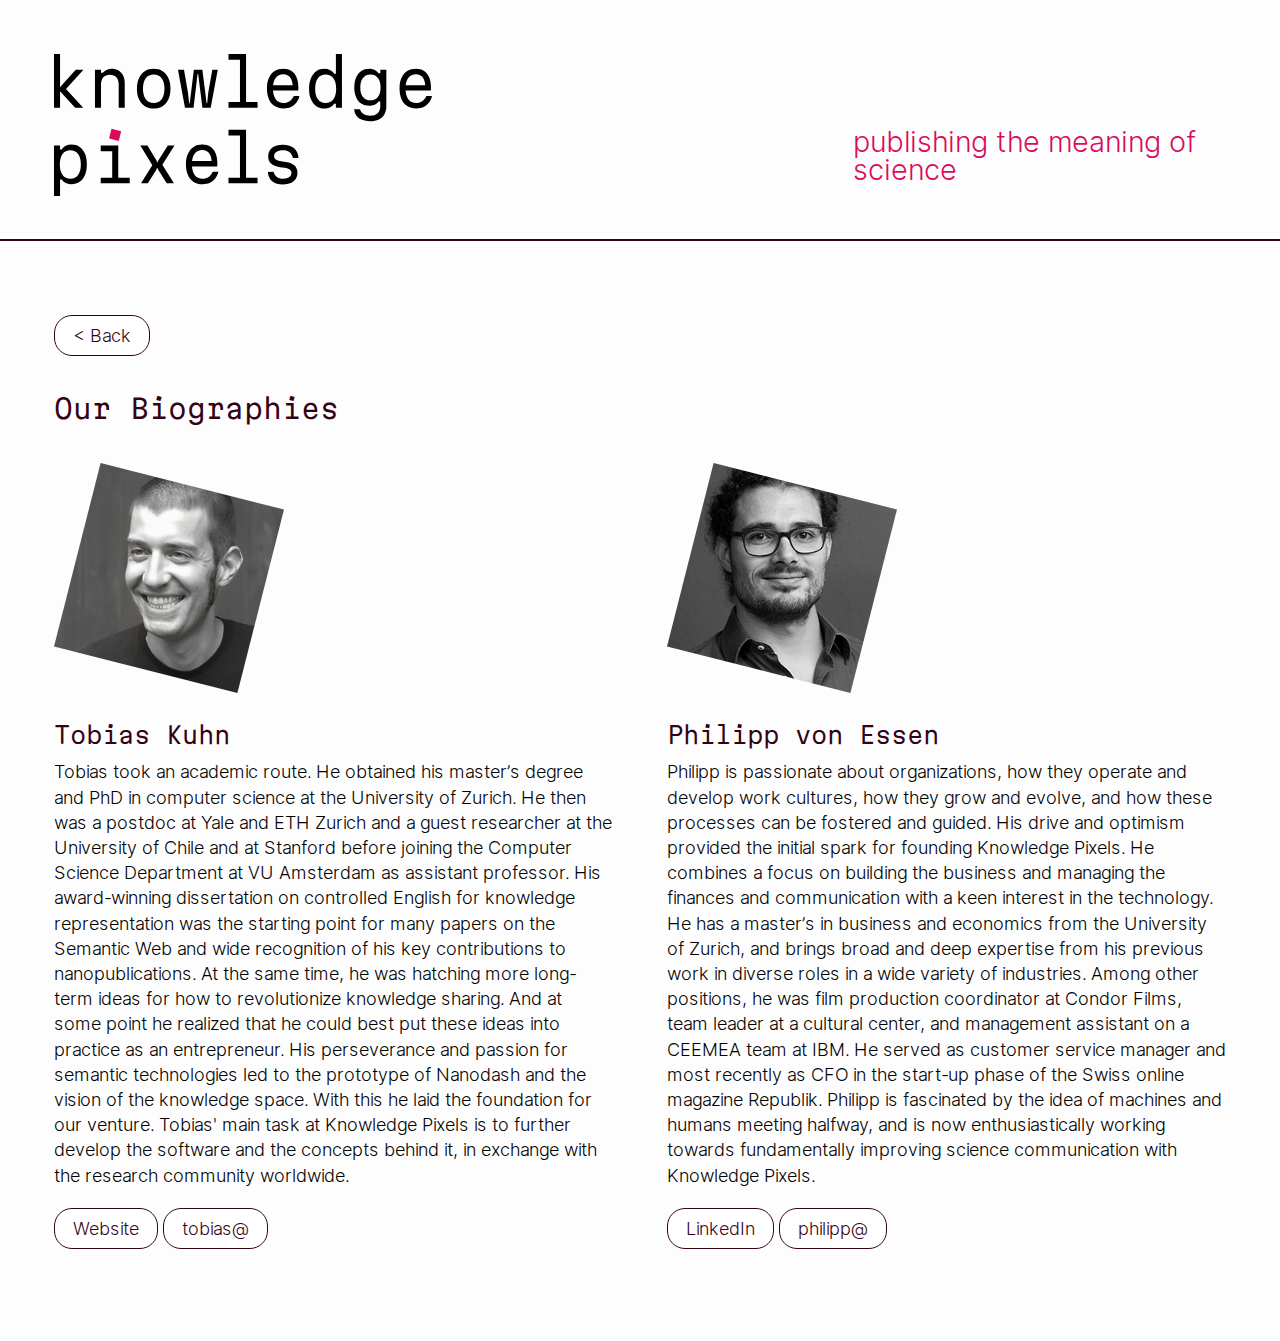
==== bios.html @ 994ce0d2 "Fix typo" ====
<!DOCTYPE html>
<html>
<head>
<meta charset="utf-8">
<meta name="viewport" content="width=device-width, initial-scale=1">
<title>Knowledge Pixels: Biographies</title>
<link rel="stylesheet" href="assets/css/kp.css?v=1.1">

<link rel="apple-touch-icon" sizes="180x180" href="assets/icon/apple-touch-icon.png">
<link rel="icon" type="image/png" sizes="32x32" href="assets/icon/favicon-32x32.png">
<link rel="icon" type="image/png" sizes="16x16" href="assets/icon/favicon-16x16.png">
<link rel="manifest" href="assets/icon/site.webmanifest">
<link rel="mask-icon" href="assets/icon/safari-pinned-tab.svg" color="#5bbad5">
<meta name="msapplication-TileColor" content="#db0b5b">
<meta name="theme-color" content="#ffffff">
</head>

<body>

<header>
<logo><img src="assets/img/knowledge-pixels-logo-rgb.svg" alt="Knowledge Pixels logo" /></logo>
<sub>publishing the meaning of science</sub>
</header>

<section>

<buttons>
<a href="." class="button">&lt; Back</a>
</buttons>


<h2>Our Biographies</h2>

<container>

<column>
<div class="portrait"><img src="assets/img/tobias.jpg" alt="Tobias Kuhn" /></div>
<h3>Tobias Kuhn</h3>
<p>Tobias took an academic route. He obtained his master’s degree and PhD in computer science at the University of Zurich. He then was a postdoc at Yale and ETH Zurich and a guest researcher at the University of Chile and at Stanford before joining the Computer Science Department at VU Amsterdam as assistant professor. His award-winning dissertation on controlled English for knowledge representation was the starting point for many papers on the Semantic Web and wide recognition of his key contributions to nanopublications. At the same time, he was hatching more long-term ideas for how to revolutionize knowledge sharing. And at some point he realized that he could best put these ideas into practice as an entrepreneur. His perseverance and passion for semantic technologies led to the prototype of Nanodash and the vision of the knowledge space. With this he laid the foundation for our venture. Tobias' main task at Knowledge Pixels is to further develop the software and the concepts behind it, in exchange with the research community worldwide.</p>
<buttons>
<a href="https://www.tkuhn.org/" class="button" target="_blank">Website</a>
<a href="mailto:tobias@knowledgepixels.com" class="button" target="_blank">tobias@</a>
</buttons>
</column>

<column>
<div class="portrait">
<img src="assets/img/philipp.jpg" alt="Philipp von Essen" />
</div>
<h3>Philipp von Essen</h3>
<p>Philipp is passionate about organizations, how they operate and develop work cultures, how they grow and evolve, and how these processes can be fostered and guided. His drive and optimism provided the initial spark for founding Knowledge Pixels. He combines a focus on building the business and managing the finances and communication with a keen interest in the technology. He has a master’s in business and economics from the University of Zurich, and brings broad and deep expertise from his previous work in diverse roles in a wide variety of industries. Among other positions, he was film production coordinator at Condor Films, team leader at a cultural center, and management assistant on a CEEMEA team at IBM. He served as customer service manager and most recently as CFO in the start-up phase of the Swiss online magazine Republik. Philipp is fascinated by the idea of machines and humans meeting halfway, and is now enthusiastically working towards fundamentally improving science communication with Knowledge Pixels.</p>
<buttons>
<a href="https://www.linkedin.com/in/philipp-von-essen-089878240/" class="button" target="_blank">LinkedIn</a>
<a href="mailto:philipp@knowledgepixels.com" class="button" target="_blank">philipp@</a>
</buttons>
</column>

</container>
</section>

</body>
</html>
---- assets/css/kp.css ----
@font-face {
  font-family: "Inter";
  src: url("../fonts/Inter-Light.woff2") format("woff2");
  font-weight: normal;
  font-style: normal;
}
@font-face {
  font-family: "Inter";
  src: url("../fonts/Inter-Medium.woff2") format("woff2");
  font-weight: 700;
  font-style: normal;
}
@font-face {
  font-family: "Martian KP";
  src: url("../fonts/MartianMonoKP-Light.woff2") format("woff2");
  font-weight: normal;
  font-style: normal;
}
:root {
  --bg: #FDFDFD;
  --bright: #fff;
  --light: #dbc5d0;
  --accent: #db0b5b;
  --heading: #330315;
  --text: #212121;
  --baseFont: "Inter", sans-serif;
  --headingsFont: "Martian KP", monospace;
  --gap: 1.5em;
  --shadow: box-shadow: rgba(17, 17, 26, 0.1) 0px 0px 16px;
  --shadowElevated: box-shadow: rgba(17, 17, 26, 0.05) 0px 4px 16px, rgba(17, 17, 26, 0.05) 0px 8px 32px;
}
@media screen and (min-width: 576px) {
  :root {
    --gap: 2em;
  }
}
@media screen and (min-width: 768px) {
  :root {
    --gap: 3em;
  }
}

html, body, div, span, applet, object, iframe, h1, h2, h3, h4, h5, h6, p, blockquote, pre, a, abbr, acronym, address, big, cite, code, del, dfn, em, img, ins, kbd, q, s, samp, small, strike, strong, sub, sup, tt, var, b, u, i, center, dl, dt, dd, ol, ul, li, fieldset, form, label, legend, table, caption, tbody, tfoot, thead, tr, th, td, article, aside, canvas, details, embed, figure, figcaption, footer, header, hgroup, menu, nav, output, ruby, section, summary, time, mark, audio, video {
  margin: 0;
  padding: 0;
  border: 0;
  font-size: 100%;
  font: inherit;
  vertical-align: baseline;
}

html {
  background: var(--bg);
  font-size: 18px;
  font-family: var(--baseFont);
}

h1, h2, h3, h4, h5, h6 {
  font-family: var(--headingsFont);
  color: var(--heading);
  line-height: 1.05em;
  font-weight: normal;
}

h1 {
  font-size: 1.8em;
}

h2 {
  font-size: 1.5em;
}

h3 {
  font-size: 1.3em;
}

p {
  line-height: 1.4em;
}

a, a:active, a:visited {
  color: var(--accent);
}

a:hover {
  color: var(--heading);
}

buttons {
  margin: 1em 0 2em;
  line-height: 2.5em;
  width: 100%;
}

button, .button {
  color: var(--heading);
  background-color: var(--bright);
  border: 1px solid var(--heading);
  text-decoration: none;
  border-radius: 1em;
  padding: 0.5em 1em;
  transition: background 0.3s ease;
  box-shadow: var(--shadow);
}
button:hover, .button:hover {
  color: var(--bright);
  background-color: var(--accent);
  box-shadow: var(--shadowElevated);
}

body {
  line-height: 1;
}

b {
  font-weight: 700;
}

article, aside, details, figcaption, figure, footer, header, hgroup, menu, nav, section, hero, logo, buttons, sub {
  display: block;
}

img {
  max-width: 100%;
  height: auto;
}

header, section, footer, hero {
  margin: 0 auto;
}
@media screen and (min-width: 576px) {
  header, section, footer, hero {
    max-width: 1200px;
  }
}

header {
  display: grid;
  grid-template-columns: 1fr 1fr;
  grid-gap: var(--gap);
  border-bottom: 2px solid var(--heading);
  position: relative;
  align-items: end;
  padding: var(--gap);
}
header logo img {
  max-width: calc(7 * var(--gap));
  margin-bottom: -0.75em;
}
header sub {
  color: var(--accent);
  font-size: 1em;
}
@media screen and (min-width: 576px) {
  header {
    grid-template-columns: 2fr 1fr;
  }
  header sub {
    font-size: 1.6em;
  }
}

hero, section {
  padding: var(--gap);
}
hero p, section p {
  margin-bottom: 1em;
}
hero sub, section sub {
  font-size: 2em;
  color: var(--accent);
}

@media screen and (min-width: 576px) {
  hero container {
    display: grid;
    grid-gap: var(--gap);
    grid-template-columns: 2fr 1fr;
  }
}

section h2, section h3, section h4, section h5 {
  margin-bottom: 0.5em;
}
section p {
  margin-bottom: 1em;
}
@media screen and (min-width: 576px) {
  section container {
    display: grid;
    grid-template-columns: 1fr 1fr;
    grid-gap: var(--gap);
  }
}
section container column {
  display: block;
  margin-bottom: calc(2 * var(--gap));
}
@media screen and (min-width: 576px) {
  section container column {
    margin-bottom: 0;
  }
}

ol, ul {
  list-style: none;
}

blockquote, q {
  quotes: none;
}

blockquote:before, blockquote:after, q:before, q:after {
  content: "";
  content: none;
}

table {
  border-collapse: collapse;
  border-spacing: 0;
}

.portrait {
  margin: calc(var(--gap) / 2) 0;
}
.portrait img {
  -webkit-mask-image: url(../img/mask.svg);
  -webkit-mask-repeat: no-repeat;
  max-width: 230px;
  aspect-ratio: 1/1;
  object-fit: cover;
}
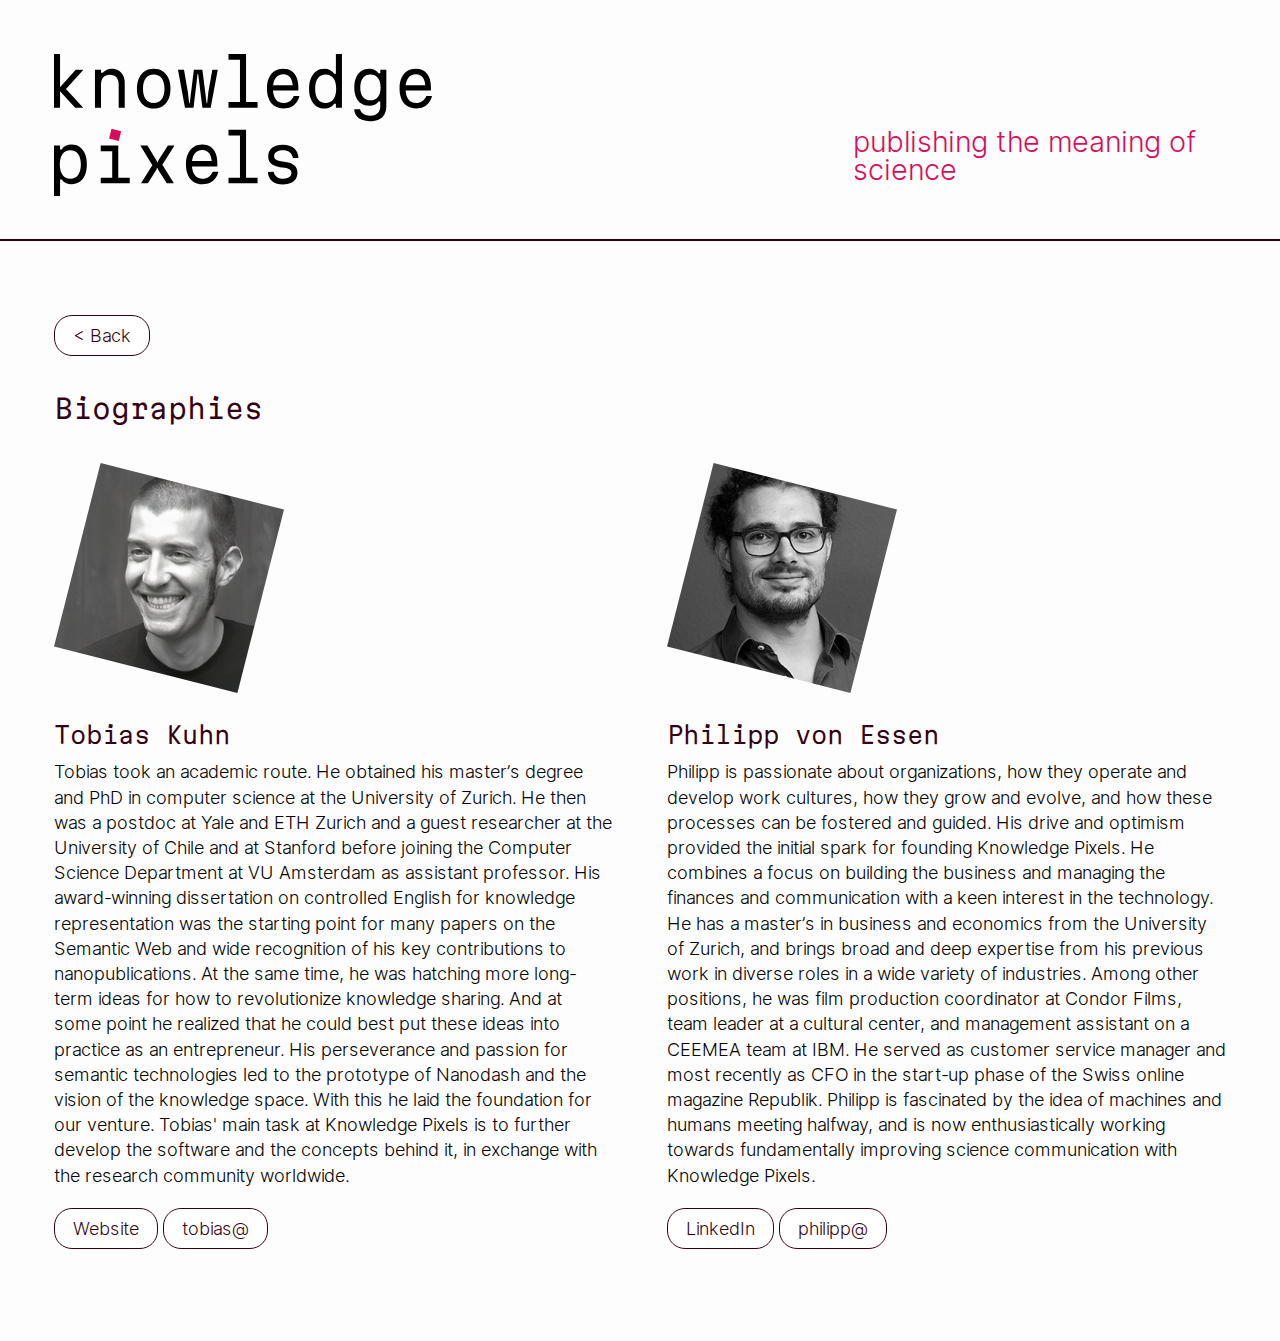
==== commit 33d689ec: "Update bios.html" ====
--- a/bios.html
+++ b/bios.html
@@ -29,7 +29,7 @@
 </buttons>
 
 
-<h2>Our Biographies</h2>
+<h2>Biographies</h2>
 
 <container>
 
@@ -50,7 +50,7 @@
 <h3>Philipp von Essen</h3>
 <p>Philipp is passionate about organizations, how they operate and develop work cultures, how they grow and evolve, and how these processes can be fostered and guided. His drive and optimism provided the initial spark for founding Knowledge Pixels. He combines a focus on building the business and managing the finances and communication with a keen interest in the technology. He has a master’s in business and economics from the University of Zurich, and brings broad and deep expertise from his previous work in diverse roles in a wide variety of industries. Among other positions, he was film production coordinator at Condor Films, team leader at a cultural center, and management assistant on a CEEMEA team at IBM. He served as customer service manager and most recently as CFO in the start-up phase of the Swiss online magazine Republik. Philipp is fascinated by the idea of machines and humans meeting halfway, and is now enthusiastically working towards fundamentally improving science communication with Knowledge Pixels.</p>
 <buttons>
-<a href="https://www.linkedin.com/in/philipp-von-essen-089878240/" class="button" target="_blank">LinkedIn</a>
+<a href="https://www.linkedin.com/in/philipp-von-essen/" class="button" target="_blank">LinkedIn</a>
 <a href="mailto:philipp@knowledgepixels.com" class="button" target="_blank">philipp@</a>
 </buttons>
 </column>
--- a/assets/css/kp.css
+++ b/assets/css/kp.css
@@ -171,11 +171,22 @@
   color: var(--accent);
 }
 
+hero container h1 {
+  font-family: var(--headingsFont);
+  color: var(--heading);
+  line-height: 1.05em;
+  font-weight: normal;
+  font-size: 1.4em;
+}
+
 @media screen and (min-width: 576px) {
   hero container {
     display: grid;
     grid-gap: var(--gap);
     grid-template-columns: 2fr 1fr;
+  }
+  hero container h1 {
+    font-size: 1.8em;
   }
 }
 
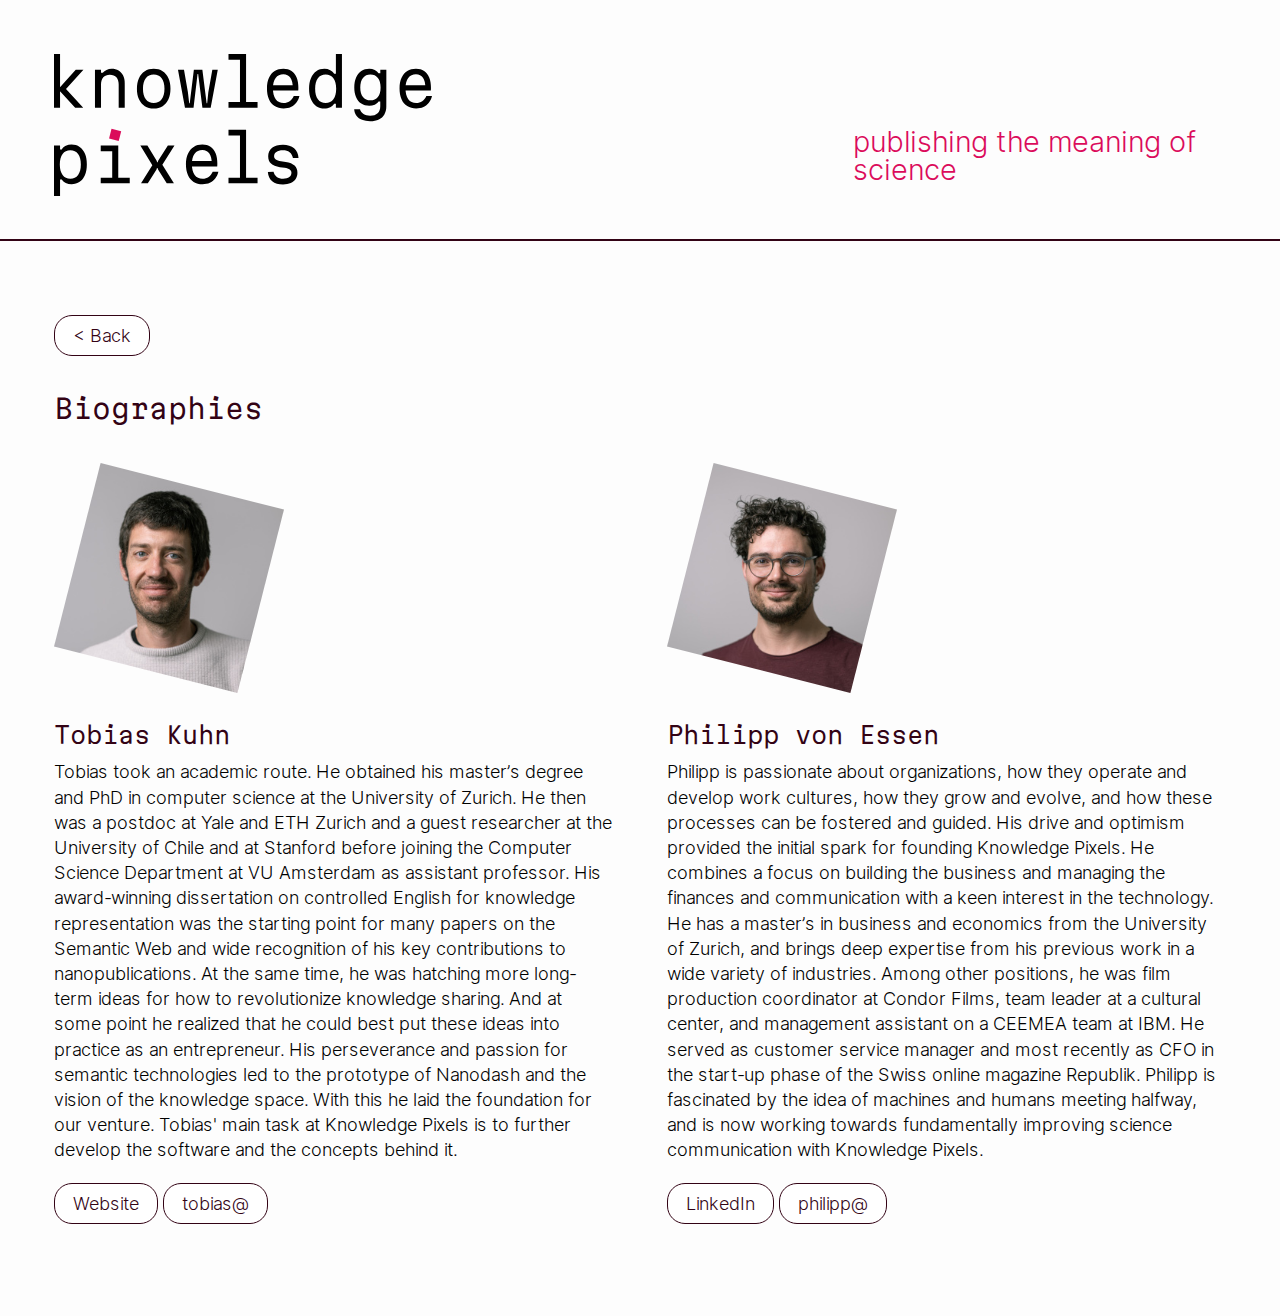
==== commit 8c66c07c: "Update bios" ====
--- a/bios.html
+++ b/bios.html
@@ -36,7 +36,7 @@
 <column>
 <div class="portrait"><img src="assets/img/tobias.jpg" alt="Tobias Kuhn" /></div>
 <h3>Tobias Kuhn</h3>
-<p>Tobias took an academic route. He obtained his master’s degree and PhD in computer science at the University of Zurich. He then was a postdoc at Yale and ETH Zurich and a guest researcher at the University of Chile and at Stanford before joining the Computer Science Department at VU Amsterdam as assistant professor. His award-winning dissertation on controlled English for knowledge representation was the starting point for many papers on the Semantic Web and wide recognition of his key contributions to nanopublications. At the same time, he was hatching more long-term ideas for how to revolutionize knowledge sharing. And at some point he realized that he could best put these ideas into practice as an entrepreneur. His perseverance and passion for semantic technologies led to the prototype of Nanodash and the vision of the knowledge space. With this he laid the foundation for our venture. Tobias' main task at Knowledge Pixels is to further develop the software and the concepts behind it, in exchange with the research community worldwide.</p>
+<p>Tobias took an academic route. He obtained his master’s degree and PhD in computer science at the University of Zurich. He then was a postdoc at Yale and ETH Zurich and a guest researcher at the University of Chile and at Stanford before joining the Computer Science Department at VU Amsterdam as assistant professor. His award-winning dissertation on controlled English for knowledge representation was the starting point for many papers on the Semantic Web and wide recognition of his key contributions to nanopublications. At the same time, he was hatching more long-term ideas for how to revolutionize knowledge sharing. And at some point he realized that he could best put these ideas into practice as an entrepreneur. His perseverance and passion for semantic technologies led to the prototype of Nanodash and the vision of the knowledge space. With this he laid the foundation for our venture. Tobias' main task at Knowledge Pixels is to further develop the software and the concepts behind it.</p>
 <buttons>
 <a href="https://www.tkuhn.org/" class="button" target="_blank">Website</a>
 <a href="mailto:tobias@knowledgepixels.com" class="button" target="_blank">tobias@</a>
@@ -48,7 +48,7 @@
 <img src="assets/img/philipp.jpg" alt="Philipp von Essen" />
 </div>
 <h3>Philipp von Essen</h3>
-<p>Philipp is passionate about organizations, how they operate and develop work cultures, how they grow and evolve, and how these processes can be fostered and guided. His drive and optimism provided the initial spark for founding Knowledge Pixels. He combines a focus on building the business and managing the finances and communication with a keen interest in the technology. He has a master’s in business and economics from the University of Zurich, and brings broad and deep expertise from his previous work in diverse roles in a wide variety of industries. Among other positions, he was film production coordinator at Condor Films, team leader at a cultural center, and management assistant on a CEEMEA team at IBM. He served as customer service manager and most recently as CFO in the start-up phase of the Swiss online magazine Republik. Philipp is fascinated by the idea of machines and humans meeting halfway, and is now enthusiastically working towards fundamentally improving science communication with Knowledge Pixels.</p>
+<p>Philipp is passionate about organizations, how they operate and develop work cultures, how they grow and evolve, and how these processes can be fostered and guided. His drive and optimism provided the initial spark for founding Knowledge Pixels. He combines a focus on building the business and managing the finances and communication with a keen interest in the technology. He has a master’s in business and economics from the University of Zurich, and brings deep expertise from his previous work in a wide variety of industries. Among other positions, he was film production coordinator at Condor Films, team leader at a cultural center, and management assistant on a CEEMEA team at IBM. He served as customer service manager and most recently as CFO in the start-up phase of the Swiss online magazine Republik. Philipp is fascinated by the idea of machines and humans meeting halfway, and is now working towards fundamentally improving science communication with Knowledge Pixels.</p>
 <buttons>
 <a href="https://www.linkedin.com/in/philipp-von-essen/" class="button" target="_blank">LinkedIn</a>
 <a href="mailto:philipp@knowledgepixels.com" class="button" target="_blank">philipp@</a>
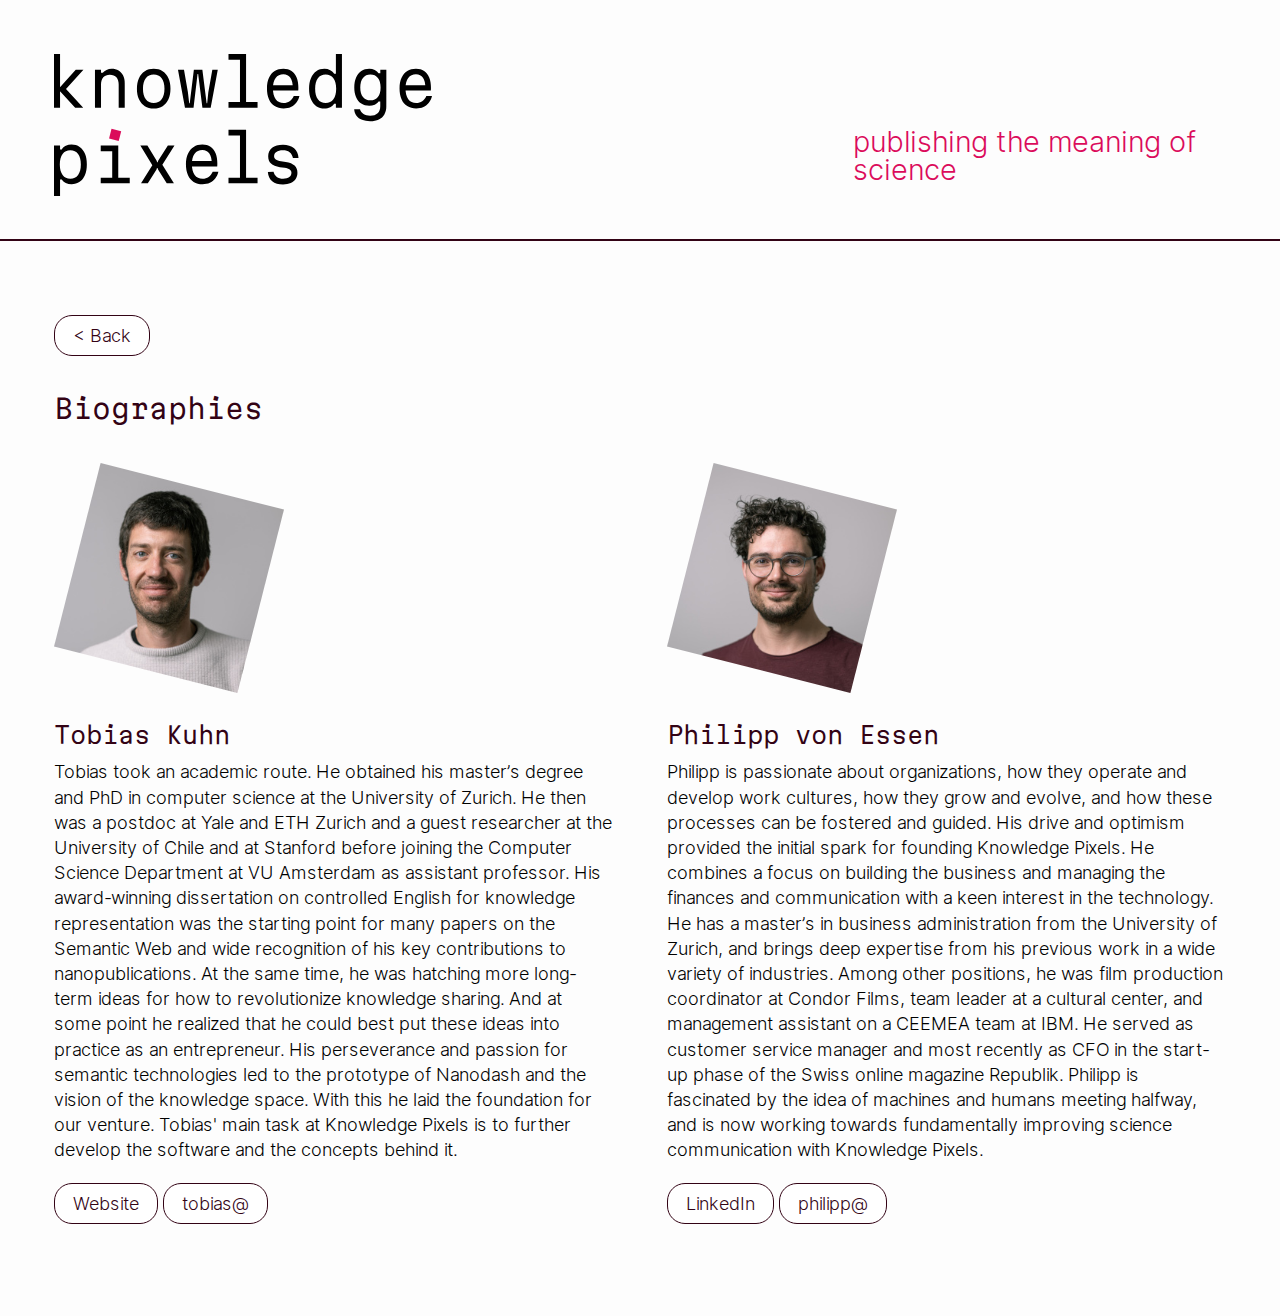
==== commit a14aecda: "Update bios.html" ====
--- a/bios.html
+++ b/bios.html
@@ -48,7 +48,7 @@
 <img src="assets/img/philipp.jpg" alt="Philipp von Essen" />
 </div>
 <h3>Philipp von Essen</h3>
-<p>Philipp is passionate about organizations, how they operate and develop work cultures, how they grow and evolve, and how these processes can be fostered and guided. His drive and optimism provided the initial spark for founding Knowledge Pixels. He combines a focus on building the business and managing the finances and communication with a keen interest in the technology. He has a master’s in business and economics from the University of Zurich, and brings deep expertise from his previous work in a wide variety of industries. Among other positions, he was film production coordinator at Condor Films, team leader at a cultural center, and management assistant on a CEEMEA team at IBM. He served as customer service manager and most recently as CFO in the start-up phase of the Swiss online magazine Republik. Philipp is fascinated by the idea of machines and humans meeting halfway, and is now working towards fundamentally improving science communication with Knowledge Pixels.</p>
+<p>Philipp is passionate about organizations, how they operate and develop work cultures, how they grow and evolve, and how these processes can be fostered and guided. His drive and optimism provided the initial spark for founding Knowledge Pixels. He combines a focus on building the business and managing the finances and communication with a keen interest in the technology. He has a master’s in business administration from the University of Zurich, and brings deep expertise from his previous work in a wide variety of industries. Among other positions, he was film production coordinator at Condor Films, team leader at a cultural center, and management assistant on a CEEMEA team at IBM. He served as customer service manager and most recently as CFO in the start-up phase of the Swiss online magazine Republik. Philipp is fascinated by the idea of machines and humans meeting halfway, and is now working towards fundamentally improving science communication with Knowledge Pixels.</p>
 <buttons>
 <a href="https://www.linkedin.com/in/philipp-von-essen/" class="button" target="_blank">LinkedIn</a>
 <a href="mailto:philipp@knowledgepixels.com" class="button" target="_blank">philipp@</a>
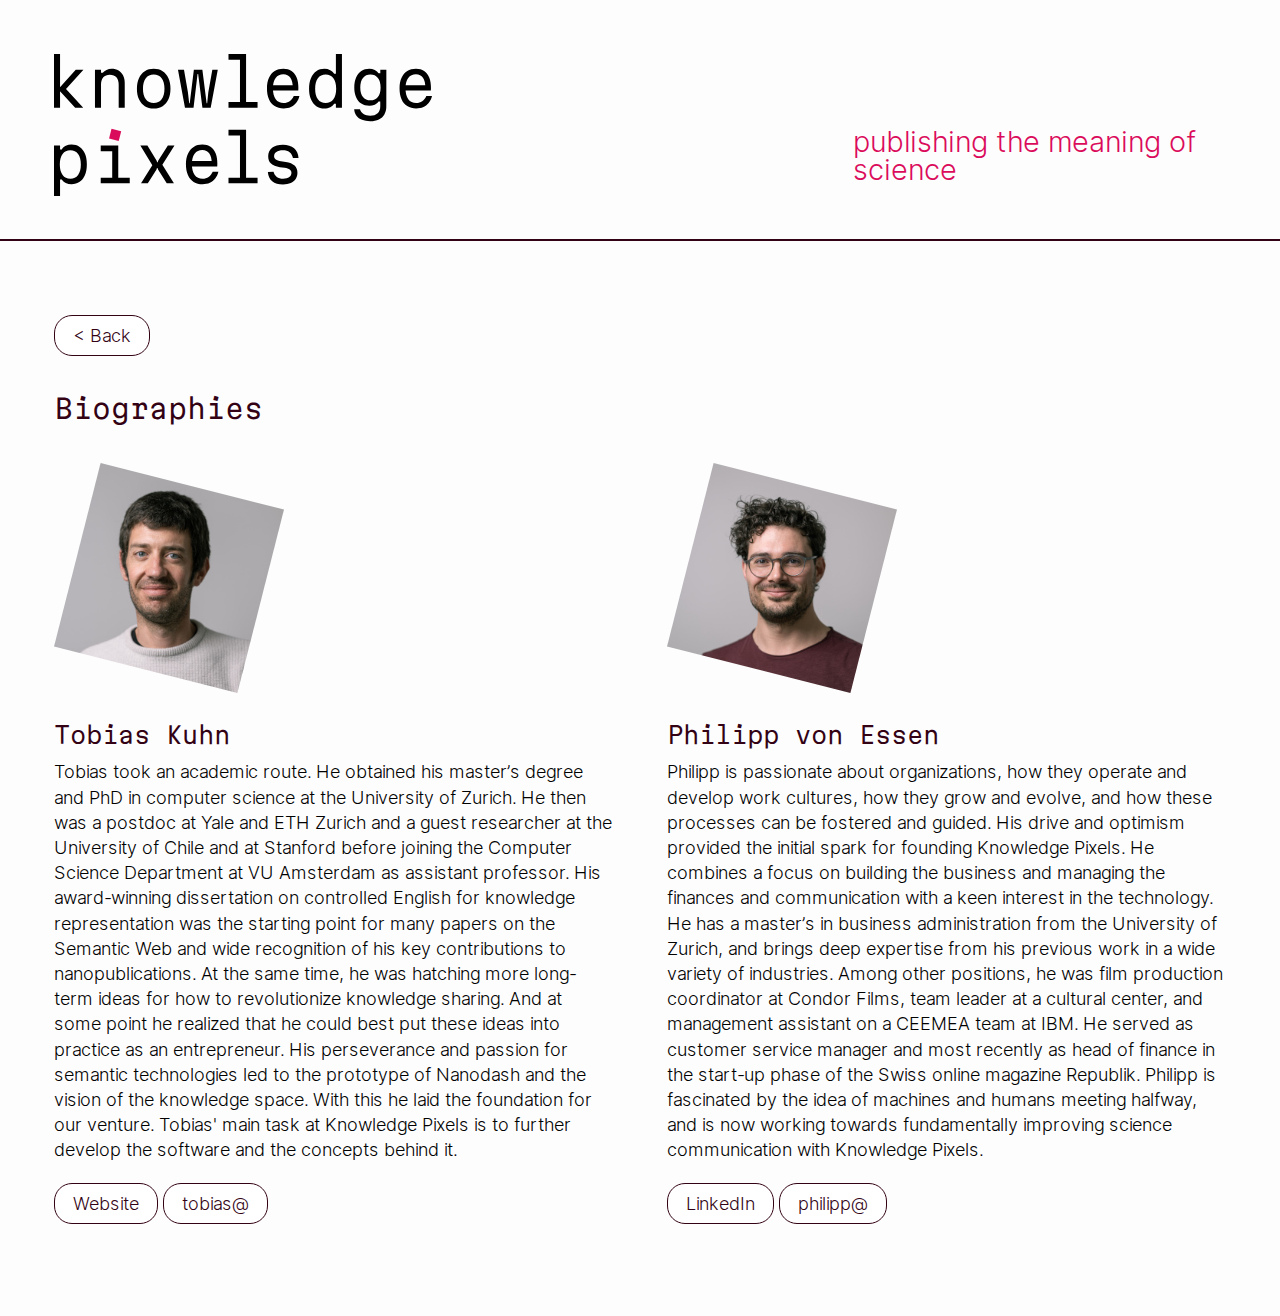
==== commit 4994b182: "Update bios.html" ====
--- a/bios.html
+++ b/bios.html
@@ -48,7 +48,7 @@
 <img src="assets/img/philipp.jpg" alt="Philipp von Essen" />
 </div>
 <h3>Philipp von Essen</h3>
-<p>Philipp is passionate about organizations, how they operate and develop work cultures, how they grow and evolve, and how these processes can be fostered and guided. His drive and optimism provided the initial spark for founding Knowledge Pixels. He combines a focus on building the business and managing the finances and communication with a keen interest in the technology. He has a master’s in business administration from the University of Zurich, and brings deep expertise from his previous work in a wide variety of industries. Among other positions, he was film production coordinator at Condor Films, team leader at a cultural center, and management assistant on a CEEMEA team at IBM. He served as customer service manager and most recently as CFO in the start-up phase of the Swiss online magazine Republik. Philipp is fascinated by the idea of machines and humans meeting halfway, and is now working towards fundamentally improving science communication with Knowledge Pixels.</p>
+<p>Philipp is passionate about organizations, how they operate and develop work cultures, how they grow and evolve, and how these processes can be fostered and guided. His drive and optimism provided the initial spark for founding Knowledge Pixels. He combines a focus on building the business and managing the finances and communication with a keen interest in the technology. He has a master’s in business administration from the University of Zurich, and brings deep expertise from his previous work in a wide variety of industries. Among other positions, he was film production coordinator at Condor Films, team leader at a cultural center, and management assistant on a CEEMEA team at IBM. He served as customer service manager and most recently as head of finance in the start-up phase of the Swiss online magazine Republik. Philipp is fascinated by the idea of machines and humans meeting halfway, and is now working towards fundamentally improving science communication with Knowledge Pixels.</p>
 <buttons>
 <a href="https://www.linkedin.com/in/philipp-von-essen/" class="button" target="_blank">LinkedIn</a>
 <a href="mailto:philipp@knowledgepixels.com" class="button" target="_blank">philipp@</a>
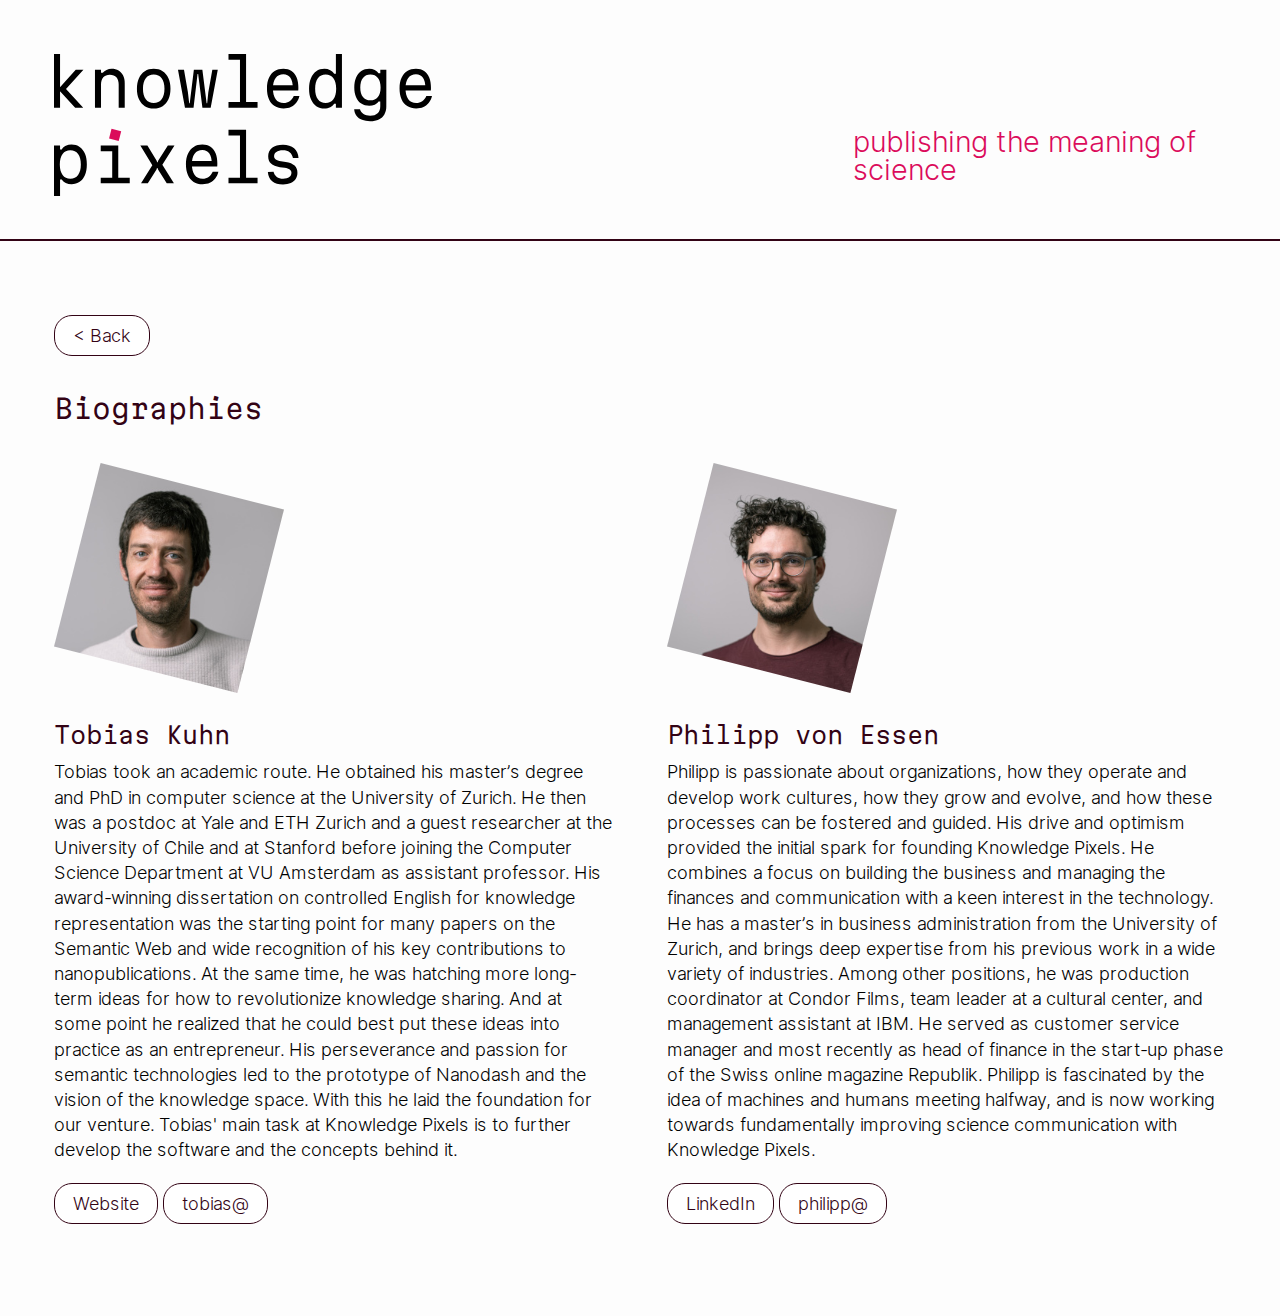
==== commit 3f9562fd: "Update bios.html" ====
--- a/bios.html
+++ b/bios.html
@@ -48,7 +48,7 @@
 <img src="assets/img/philipp.jpg" alt="Philipp von Essen" />
 </div>
 <h3>Philipp von Essen</h3>
-<p>Philipp is passionate about organizations, how they operate and develop work cultures, how they grow and evolve, and how these processes can be fostered and guided. His drive and optimism provided the initial spark for founding Knowledge Pixels. He combines a focus on building the business and managing the finances and communication with a keen interest in the technology. He has a master’s in business administration from the University of Zurich, and brings deep expertise from his previous work in a wide variety of industries. Among other positions, he was film production coordinator at Condor Films, team leader at a cultural center, and management assistant on a CEEMEA team at IBM. He served as customer service manager and most recently as head of finance in the start-up phase of the Swiss online magazine Republik. Philipp is fascinated by the idea of machines and humans meeting halfway, and is now working towards fundamentally improving science communication with Knowledge Pixels.</p>
+<p>Philipp is passionate about organizations, how they operate and develop work cultures, how they grow and evolve, and how these processes can be fostered and guided. His drive and optimism provided the initial spark for founding Knowledge Pixels. He combines a focus on building the business and managing the finances and communication with a keen interest in the technology. He has a master’s in business administration from the University of Zurich, and brings deep expertise from his previous work in a wide variety of industries. Among other positions, he was production coordinator at Condor Films, team leader at a cultural center, and management assistant at IBM. He served as customer service manager and most recently as head of finance in the start-up phase of the Swiss online magazine Republik. Philipp is fascinated by the idea of machines and humans meeting halfway, and is now working towards fundamentally improving science communication with Knowledge Pixels.</p>
 <buttons>
 <a href="https://www.linkedin.com/in/philipp-von-essen/" class="button" target="_blank">LinkedIn</a>
 <a href="mailto:philipp@knowledgepixels.com" class="button" target="_blank">philipp@</a>
--- a/assets/css/kp.css
+++ b/assets/css/kp.css
@@ -214,7 +214,7 @@
 }
 
 ol, ul {
-  list-style: none;
+  /* list-style: none; */
 }
 
 blockquote, q {
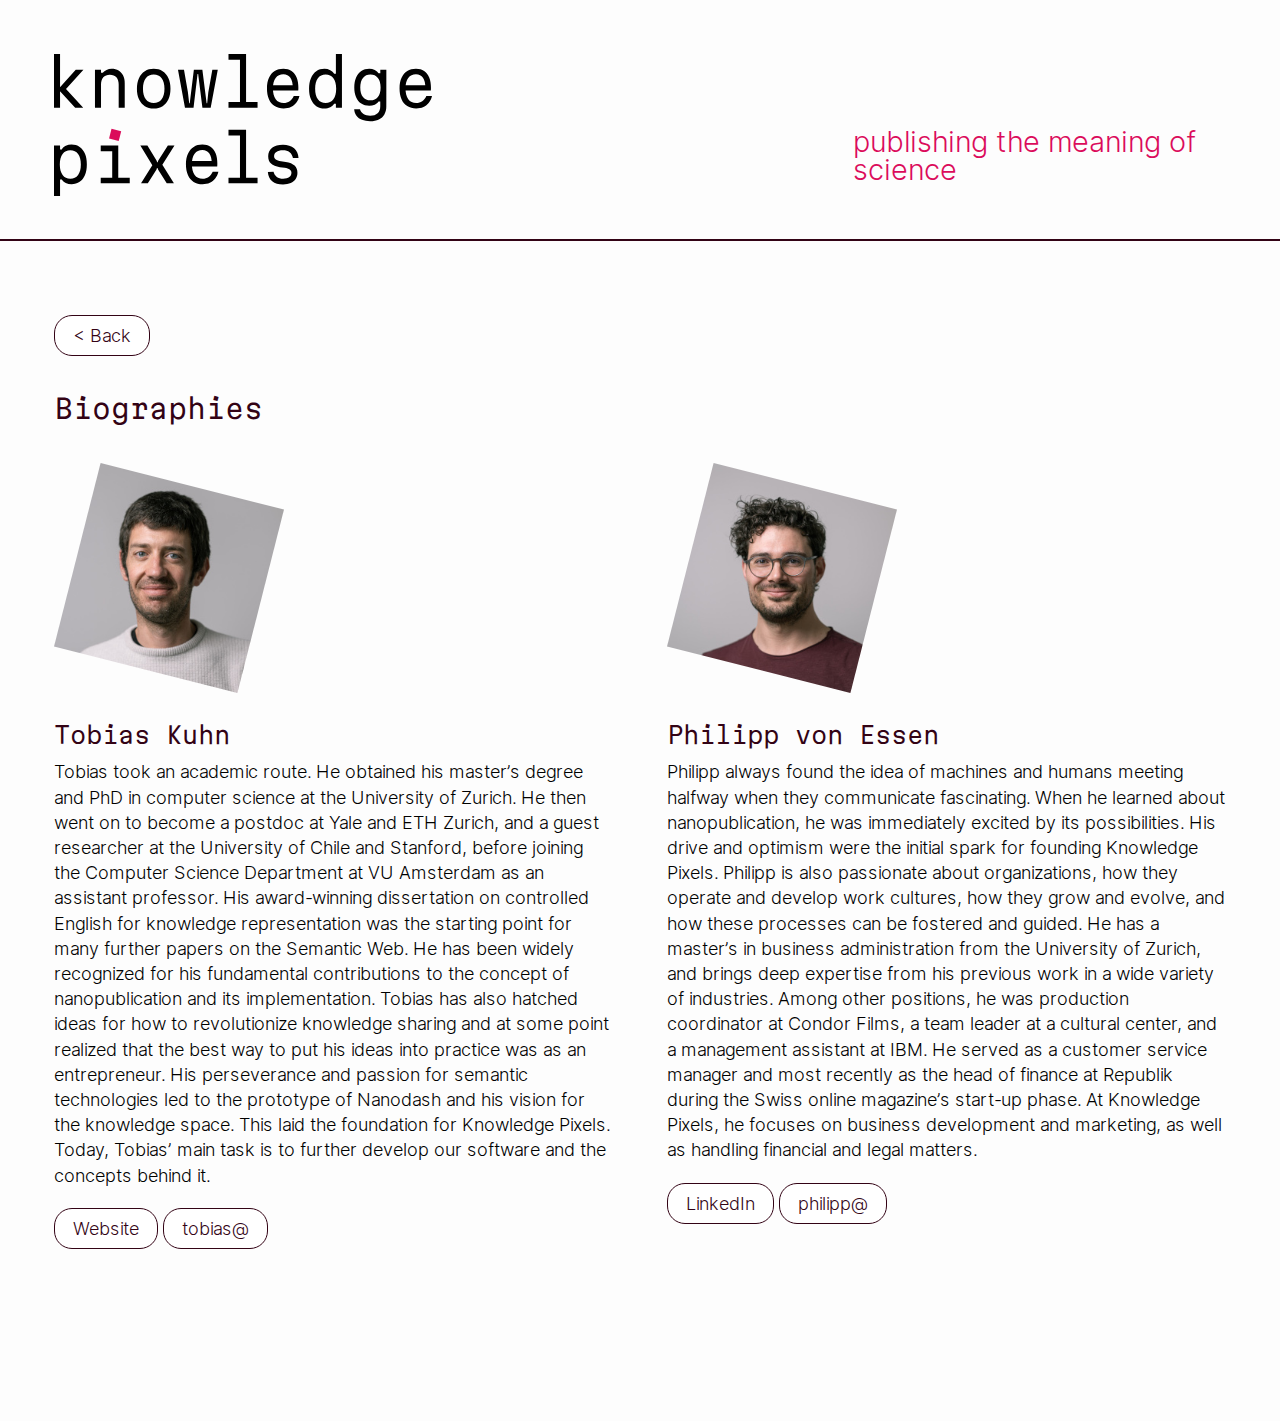
==== commit 41831562: "Major website update" ====
--- a/bios.html
+++ b/bios.html
@@ -4,7 +4,7 @@
 <meta charset="utf-8">
 <meta name="viewport" content="width=device-width, initial-scale=1">
 <title>Knowledge Pixels: Biographies</title>
-<link rel="stylesheet" href="assets/css/kp.css?v=1.1">
+<link rel="stylesheet" href="assets/css/kp.css?v=1.2">
 
 <link rel="apple-touch-icon" sizes="180x180" href="assets/icon/apple-touch-icon.png">
 <link rel="icon" type="image/png" sizes="32x32" href="assets/icon/favicon-32x32.png">
@@ -36,7 +36,9 @@
 <column>
 <div class="portrait"><img src="assets/img/tobias.jpg" alt="Tobias Kuhn" /></div>
 <h3>Tobias Kuhn</h3>
-<p>Tobias took an academic route. He obtained his master’s degree and PhD in computer science at the University of Zurich. He then was a postdoc at Yale and ETH Zurich and a guest researcher at the University of Chile and at Stanford before joining the Computer Science Department at VU Amsterdam as assistant professor. His award-winning dissertation on controlled English for knowledge representation was the starting point for many papers on the Semantic Web and wide recognition of his key contributions to nanopublications. At the same time, he was hatching more long-term ideas for how to revolutionize knowledge sharing. And at some point he realized that he could best put these ideas into practice as an entrepreneur. His perseverance and passion for semantic technologies led to the prototype of Nanodash and the vision of the knowledge space. With this he laid the foundation for our venture. Tobias' main task at Knowledge Pixels is to further develop the software and the concepts behind it.</p>
+<p>
+Tobias took an academic route. He obtained his master’s degree and PhD in computer science at the University of Zurich. He then went on to become a postdoc at Yale and ETH Zurich, and a guest researcher at the University of Chile and Stanford, before joining the Computer Science Department at VU Amsterdam as an assistant professor. His award-winning dissertation on controlled English for knowledge representation was the starting point for many further papers on the Semantic Web. He has been widely recognized for his fundamental contributions to the concept of nanopublication and its implementation. Tobias has also hatched ideas for how to revolutionize knowledge sharing and at some point realized that the best way to put his ideas into practice was as an entrepreneur. His perseverance and passion for semantic technologies led to the prototype of Nanodash and his vision for the knowledge space. This laid the foundation for Knowledge Pixels. Today, Tobias’ main task is to further develop our software and the concepts behind it.
+</p>
 <buttons>
 <a href="https://www.tkuhn.org/" class="button" target="_blank">Website</a>
 <a href="mailto:tobias@knowledgepixels.com" class="button" target="_blank">tobias@</a>
@@ -48,7 +50,9 @@
 <img src="assets/img/philipp.jpg" alt="Philipp von Essen" />
 </div>
 <h3>Philipp von Essen</h3>
-<p>Philipp is passionate about organizations, how they operate and develop work cultures, how they grow and evolve, and how these processes can be fostered and guided. His drive and optimism provided the initial spark for founding Knowledge Pixels. He combines a focus on building the business and managing the finances and communication with a keen interest in the technology. He has a master’s in business administration from the University of Zurich, and brings deep expertise from his previous work in a wide variety of industries. Among other positions, he was production coordinator at Condor Films, team leader at a cultural center, and management assistant at IBM. He served as customer service manager and most recently as head of finance in the start-up phase of the Swiss online magazine Republik. Philipp is fascinated by the idea of machines and humans meeting halfway, and is now working towards fundamentally improving science communication with Knowledge Pixels.</p>
+<p>
+Philipp always found the idea of machines and humans meeting halfway when they communicate fascinating. When he learned about nanopublication, he was immediately excited by its possibilities. His drive and optimism were the initial spark for founding Knowledge Pixels. Philipp is also passionate about organizations, how they operate and develop work cultures, how they grow and evolve, and how these processes can be fostered and guided. He has a master’s in business administration from the University of Zurich, and brings deep expertise from his previous work in a wide variety of industries. Among other positions, he was production coordinator at Condor Films, a team leader at a cultural center, and a management assistant at IBM. He served as a customer service manager and most recently as the head of finance at Republik during the Swiss online magazine’s start-up phase. At Knowledge Pixels, he focuses on business development and marketing, as well as handling financial and legal matters.
+</p>
 <buttons>
 <a href="https://www.linkedin.com/in/philipp-von-essen/" class="button" target="_blank">LinkedIn</a>
 <a href="mailto:philipp@knowledgepixels.com" class="button" target="_blank">philipp@</a>
--- a/assets/css/kp.css
+++ b/assets/css/kp.css
@@ -110,6 +110,7 @@
 
 body {
   line-height: 1;
+  margin-bottom: 80px;
 }
 
 b {
@@ -241,3 +242,13 @@
   aspect-ratio: 1/1;
   object-fit: cover;
 }
+
+.center {
+  margin: auto;
+  width: 50%;
+  text-align: center;
+}
+
+p.imgsubtitle {
+  margin-top: 20px;
+}
